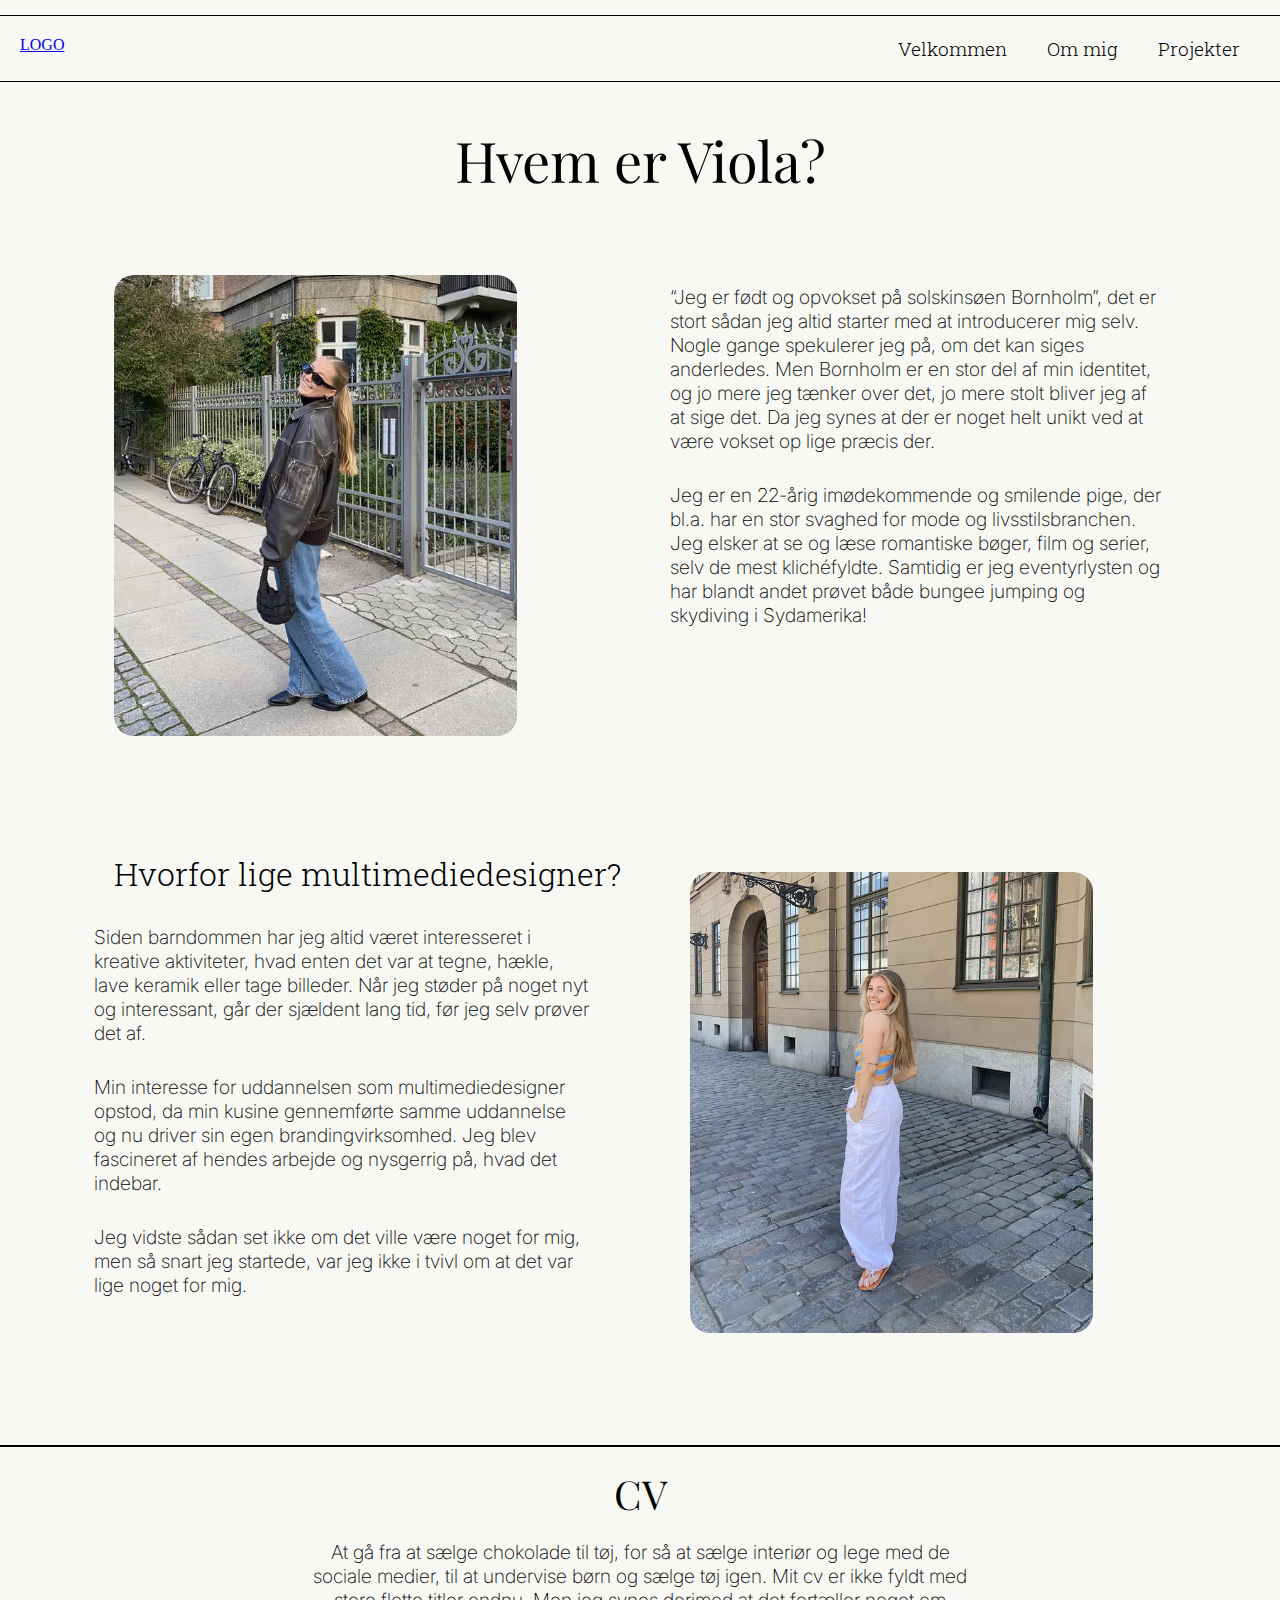
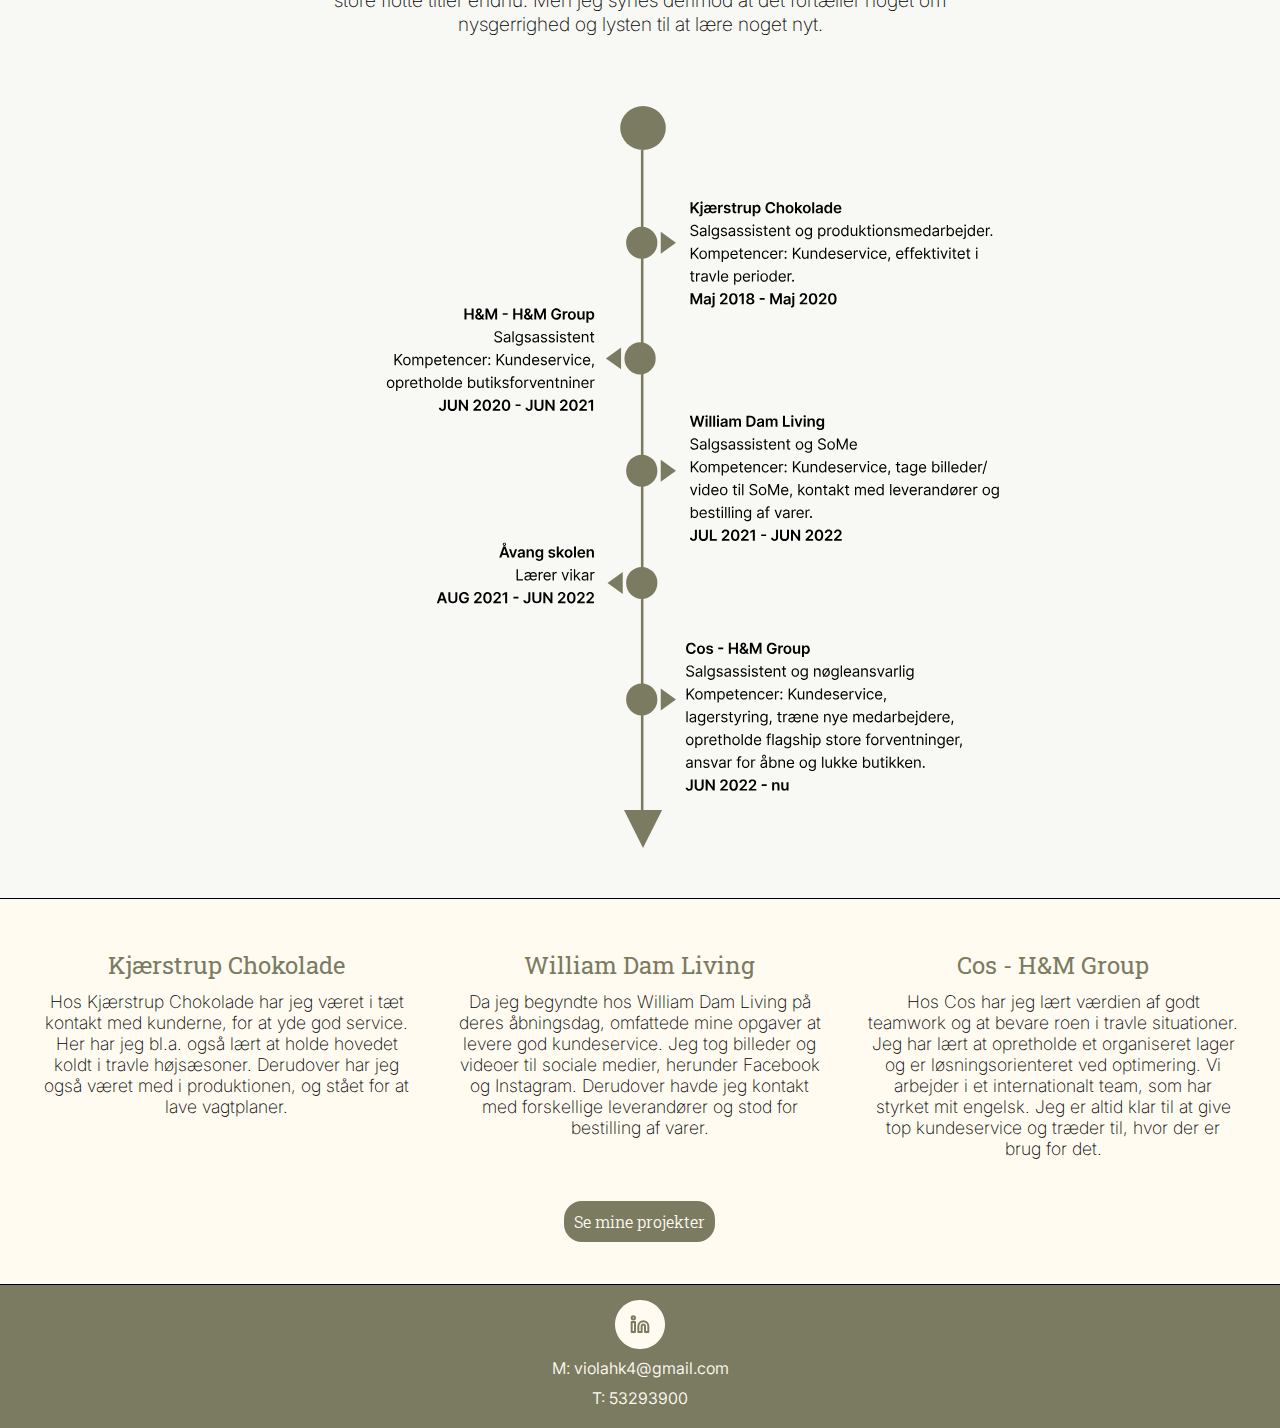
==== ommig.html @ c6810f46 "gentilføjet jobbeskrivelser på cv" ====
<!DOCTYPE html>
<html lang="en">
  <head>
    <meta charset="UTF-8" />
    <meta name="viewport" content="width=device-width, initial-scale=1.0" />
    <link rel="stylesheet" href="css/generel.css" />
    <link rel="stylesheet" href="css/ommig.css" />
    <link rel="preconnect" href="https://fonts.googleapis.com" />
    <link rel="preconnect" href="https://fonts.gstatic.com" crossorigin />
    <link href="https://fonts.googleapis.com/css2?family=Playfair+Display:ital,wght@0,400..900;1,400..900&display=swap" rel="stylesheet" />
    <link rel="preconnect" href="https://fonts.googleapis.com" />
    <link rel="preconnect" href="https://fonts.gstatic.com" crossorigin />
    <link href="https://fonts.googleapis.com/css2?family=Playfair+Display:ital,wght@0,400..900;1,400..900&family=Roboto+Slab:wght@100..900&display=swap" rel="stylesheet" />
    <link rel="preconnect" href="https://fonts.googleapis.com" />
    <link rel="preconnect" href="https://fonts.gstatic.com" crossorigin />
    <link href="https://fonts.googleapis.com/css2?family=Inter:ital,opsz,wght@0,14..32,100..900;1,14..32,100..900&family=Playfair+Display:ital,wght@0,400..900;1,400..900&family=Roboto+Slab:wght@100..900&display=swap" rel="stylesheet" />
    <link rel="preconnect" href="https://fonts.googleapis.com" />
    <link rel="preconnect" href="https://fonts.gstatic.com" crossorigin />
    <link href="https://fonts.googleapis.com/css2?family=Inter:ital,opsz,wght@0,14..32,100..900;1,14..32,100..900&family=Playfair+Display+SC:ital,wght@0,400;0,700;0,900;1,400;1,700;1,900&family=Playfair+Display:ital,wght@0,400..900;1,400..900&family=Roboto+Slab:wght@100..900&display=swap" rel="stylesheet" />
    <title>Forside</title>
  </head>
  <body>
    <header>
      <div class="logo">
        <a href="index.html">LOGO </a>
      </div>
      <nav>
        <ul class="menu">
          <li>
            <a href="index.html" class="button-link">Velkommen</a>
          </li>
          <li>
            <a href="ommig.html" class="button-link">Om mig</a>
          </li>
          <li>
            <a href="projekter.html" class="button-link">Projekter</a>
          </li>
        </ul>
        <div class="burger">
          <div class="line"></div>
          <div class="line"></div>
          <div class="line"></div>
        </div>
      </nav>
    </header>
    <main>
      <div class="ommig">
        <div class="overskrift">
          <h1>Hvem er Viola?</h1>
        </div>
        <div class="grid_1-1">
          <div>
            <p>“Jeg er født og opvokset på solskinsøen Bornholm”, det er stort sådan jeg altid starter med at introducerer mig selv. Nogle gange spekulerer jeg på, om det kan siges anderledes. Men Bornholm er en stor del af min identitet, og jo mere jeg tænker over det, jo mere stolt bliver jeg af at sige det. Da jeg synes at der er noget helt unikt ved at være vokset op lige præcis der.</p>
            <p>Jeg er en 22-årig imødekommende og smilende pige, der bl.a. har en stor svaghed for mode og livsstilsbranchen. Jeg elsker at se og læse romantiske bøger, film og serier, selv de mest klichéfyldte. Samtidig er jeg eventyrlysten og har blandt andet prøvet både bungee jumping og skydiving i Sydamerika!</p>
          </div>
          <div class="order">
            <img src="billeder.tmp/ommig1.webp" alt="img1" />
          </div>
        </div>
        <div class="grid_1-1">
          <div>
            <div class="overskrift2">
              <h2>Hvorfor lige multimediedesigner?</h2>
            </div>
            <p>Siden barndommen har jeg altid været interesseret i kreative aktiviteter, hvad enten det var at tegne, hækle, lave keramik eller tage billeder. Når jeg støder på noget nyt og interessant, går der sjældent lang tid, før jeg selv prøver det af.</p>
            <p>Min interesse for uddannelsen som multimediedesigner opstod, da min kusine gennemførte samme uddannelse og nu driver sin egen brandingvirksomhed. Jeg blev fascineret af hendes arbejde og nysgerrig på, hvad det indebar.</p>
            <p>Jeg vidste sådan set ikke om det ville være noget for mig, men så snart jeg startede, var jeg ikke i tvivl om at det var lige noget for mig.</p>
          </div>
          <img src="billeder.tmp/ommig2.webp" alt="img2" />
        </div>
      </div>
      <div class="horisontal_linje"></div>
      <div class="cv_intro">
        <h1>CV</h1>
        <p>At gå fra at sælge chokolade til tøj, for så at sælge interiør og lege med de sociale medier, til at undervise børn og sælge tøj igen. Mit cv er ikke fyldt med store flotte titler endnu. Men jeg synes derimod at det fortæller noget om nysgerrighed og lysten til at lære noget nyt.</p>
      </div>
      <div class="tidslinje">
        <img src="billeder.tmp/tidslinje.svg" alt="tidslinje" />
      </div>
      <div class="grid_1-1-1">
        <div class="oversigt">
          <h3>Kjærstrup Chokolade</h3>
          <p>Hos Kjærstrup Chokolade har jeg været i tæt kontakt med kunderne, for at yde god service. Her har jeg bl.a. også lært at holde hovedet koldt i travle højsæsoner. Derudover har jeg også været med i produktionen, og stået for at lave vagtplaner.</p>
        </div>

        <div class="oversigt">
          <h3>William Dam Living</h3>
          <p>Da jeg begyndte hos William Dam Living på deres åbningsdag, omfattede mine opgaver at levere god kundeservice. Jeg tog billeder og videoer til sociale medier, herunder Facebook og Instagram. Derudover havde jeg kontakt med forskellige leverandører og stod for bestilling af varer.</p>
        </div>

        <div class="oversigt">
          <h3>Cos - H&M Group</h3>
          <p>Hos Cos har jeg lært værdien af godt teamwork og at bevare roen i travle situationer. Jeg har lært at opretholde et organiseret lager og er løsningsorienteret ved optimering. Vi arbejder i et internationalt team, som har styrket mit engelsk. Jeg er altid klar til at give top kundeservice og træder til, hvor der er brug for det.</p>
        </div>
        <div class="mineprojekter"><a href="projekter.html" class="knap">Se mine projekter </a></div>
      </div>
      <footer>
        <a href="www.linkedin.com/in/viola-holm-knudsen-0602ba239"><img src="billeder.tmp/linkedin.svg" alt="linkedin" /></a>
        <p>M: violahk4@gmail.com</p>
        <p>T: 53293900</p>
      </footer>
    </main>
    <script src="menu.js"></script>
  </body>
</html>
---- css/generel.css ----
/*************** Reset *********************/
* {
  margin: 0px;
  padding: 0px;
  box-sizing: border-box;
}

/* main {
  margin: 20px;
} */

img {
  max-width: 100%;

  object-fit: cover;
}

/* baggrundsfarven på hele siden */
body {
  background-color: rgb(248, 248, 244);
}

h1 {
  font-family: Playfair Display;
  font-size: 2.5rem;
  font-weight: 200;
}

h2 {
  font-family: Roboto slab;
}

h3 {
  font-family: Roboto slab;
}

p {
  font-family: Inter;
  font-weight: 200;
}

/* Menu */
header {
  position: relative;
  border-top: 1px solid;
  border-bottom: 1px solid;
  margin-top: 15px;
  display: flex;
  justify-content: space-between; /* The space-between value displays the flex items with space between them: */
  /* align-items: center; */
  padding: 20px;
}

.menu {
  display: flex;
  list-style: none;
  /* margin: 0;
  padding: 0; */
}

nav {
  display: flex;
  align-items: center;
}

.button-link {
  text-decoration: none; /* Removes the underline */
  font-family: Roboto slab;
  font-size: 1.2rem;
  font-weight: 300; /* font tykkelse */
  color: black;
  padding: 20px;
}

.button-link:hover {
  font-family: Playfair Display SC;
}

/* Burgermenu */
.burger {
  width: 30px;
  height: 20px;
  cursor: pointer;
}

.burger .line {
  width: 100%;
  height: 1px;
  background-color: black;
  margin-bottom: 5px;
  transition: 0.2s linear;
}
.burger {
  display: none;
}

@media screen and (max-width: 800px) {
  .menu {
    display: none;
  }
  .burger {
    display: block;
  }
  .burger.active .line:nth-child(1) {
    transform: rotate(45deg) translate(5px, 5px);
    transition: 0.2s linear;
  }

  .burger.active .line:nth-child(2) {
    opacity: 0;
    transition: 0.15s linear;
    /* Stregen bliver usynlig, når der bliver trykket, da den danner et kryds, kun med line 1 og 2 */
  }

  .burger.active .line:nth-child(3) {
    transform: rotate(-45deg) translate(5px, -5px);
    transition: 0.2s linear;
  }

  nav.active .menu {
    display: block;
    background-color: #ffffff;
    position: absolute;
    top: 94px;
    left: 0;
    width: 100%;
    /* box-shadow: 0 10px 10px rgba(0, 0, 0, 0.1); */
    z-index: 4;
  }

  nav.active .menu li {
    margin: 10px 20px;
  }

  nav.active .menu a {
    font-size: 24px;
  }
}

footer {
  padding: 15px;
  background-color: rgb(123, 123, 97);
  text-align: center;
  color: rgb(255, 251, 241);
  p {
    font-weight: 350;
    padding: 5px;
  }
}
---- css/ommig.css ----
/*************** Reset *********************/
* {
  margin: 0px;
  padding: 0px;
  box-sizing: border-box;
}

img {
  border-radius: 20px;
}

.ommig {
  margin: 40px;
}

.overskrift {
  text-align: center;
}

.overskrift2 {
  h2 {
    font-weight: 300;
  }
}

.grid_1-1 {
  text-align: center;
  p {
    margin: 20px;
  }
  img {
    width: 80%;
    aspect-ratio: 356/407;
    margin: 20px;
  }
}

.cv_intro {
  text-align: center;
  margin: 20px;
}

.horisontal_linje {
  border: 0.5px solid;
  width: 100%;
}

.tidslinje_container {
  p {
    font-size: 1.2rem;
  }
}

/* Info om job, styling af fonte, placering og knap */
.grid_1-1-1 {
  text-align: center;
  background-color: rgb(255, 251, 241);
  padding: 20px;
  h3 {
    font-size: 1.5rem;
    margin: 10px;
    font-weight: 400;
    color: rgb(123, 123, 97);
  }
  border-top: 1px solid;
  border-bottom: 1px solid;
}

.knap {
  background-color: rgb(123, 123, 97);
  padding: 10px;
  border-radius: 20px;
  display: inline-block;
  margin: 20px;
  font-family: Roboto slab;
  font-weight: 350;
  color: rgb(255, 251, 241);
  border: 2px solid;
  text-decoration: none;
}

.knap:hover {
  background-color: rgb(255, 251, 241);
  color: rgb(123, 123, 97);
}

.tidslinje {
  display: flex;
  justify-content: center;
  img {
    max-width: 100%;
    aspect-ratio: 758/879;
    width: 90%;
    margin: 20px;
    margin-left: 17%;
  }
}

@media only screen and (min-width: 800px) {
  .ommig {
    margin-left: 5%;
    margin-right: 5%;
  }

  .mineprojekter {
    grid-column: 2;
  }
  .overskrift {
    display: flex;
    justify-content: center;
    margin-bottom: 5%;
    h1 {
      font-size: 3.5rem;
    }
  }

  .overskrift2 {
    h2 {
      margin-left: 50px;
      font-weight: 300;
      font-size: 2rem;
    }
  }

  .grid_1-1 {
    display: grid;
    grid-template-columns: 1fr 1fr;
    text-align: left;
    margin-bottom: 8%;

    p {
      width: 45ch;
      margin: 30px;
      font-size: 1.2rem;
    }
    img {
      width: 70%;
      aspect-ratio: 356/407;
      margin-left: 50px;
    }
  }

  .order {
    order: -1;
  }

  .cv_intro {
    text-align: center;
    p {
      margin: 20px auto; /* Auto margin for at centrere */
      max-width: 60ch;
      font-size: 1.2rem;
    }
  }

  .grid_1-1-1 {
    display: grid;
    grid-template-columns: 1fr 1fr 1fr;
    .oversigt {
      padding: 20px;
      p {
        font-size: 1.1rem;
      }
    }
  }

  .tidslinje {
    display: flex;
    justify-content: center;
    img {
      max-width: 100%;
      aspect-ratio: 758/879;
      width: 50%;
      margin: 50px;
      margin-left: 12%;
    }
  }
}
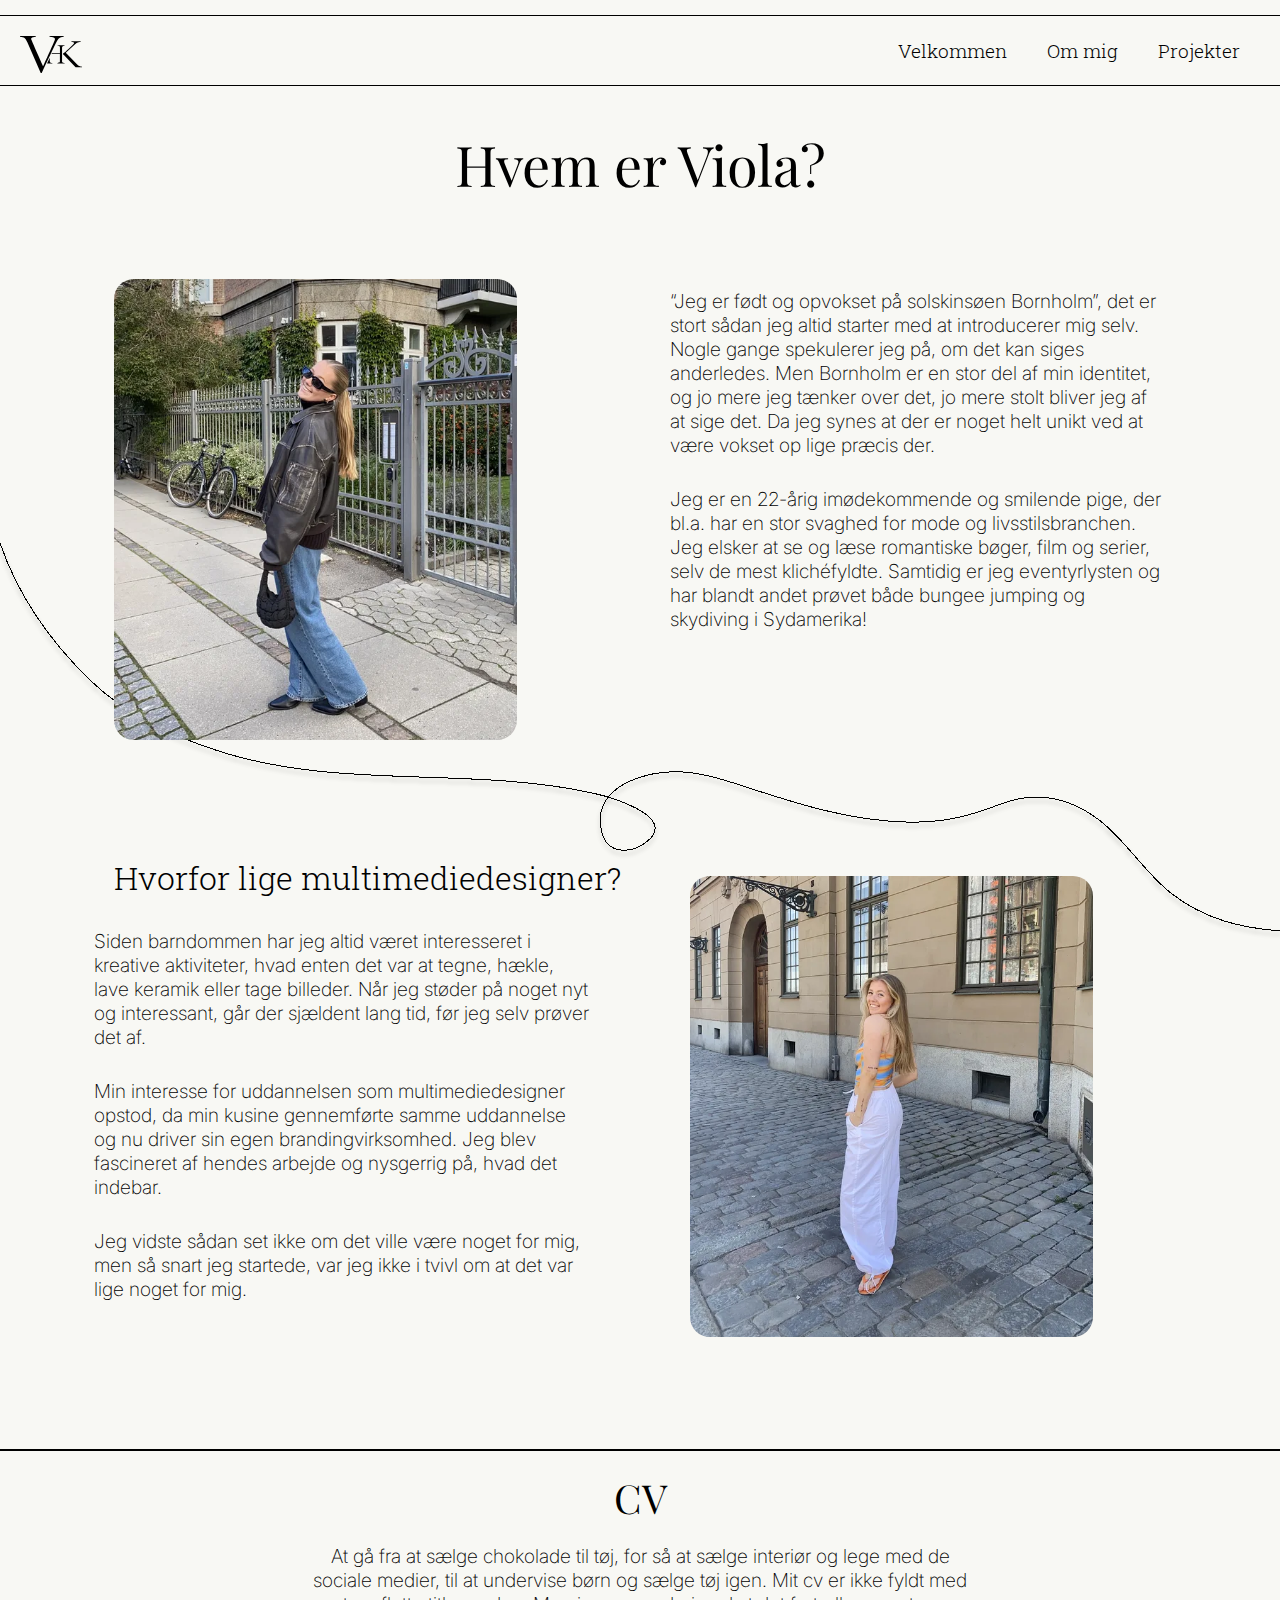
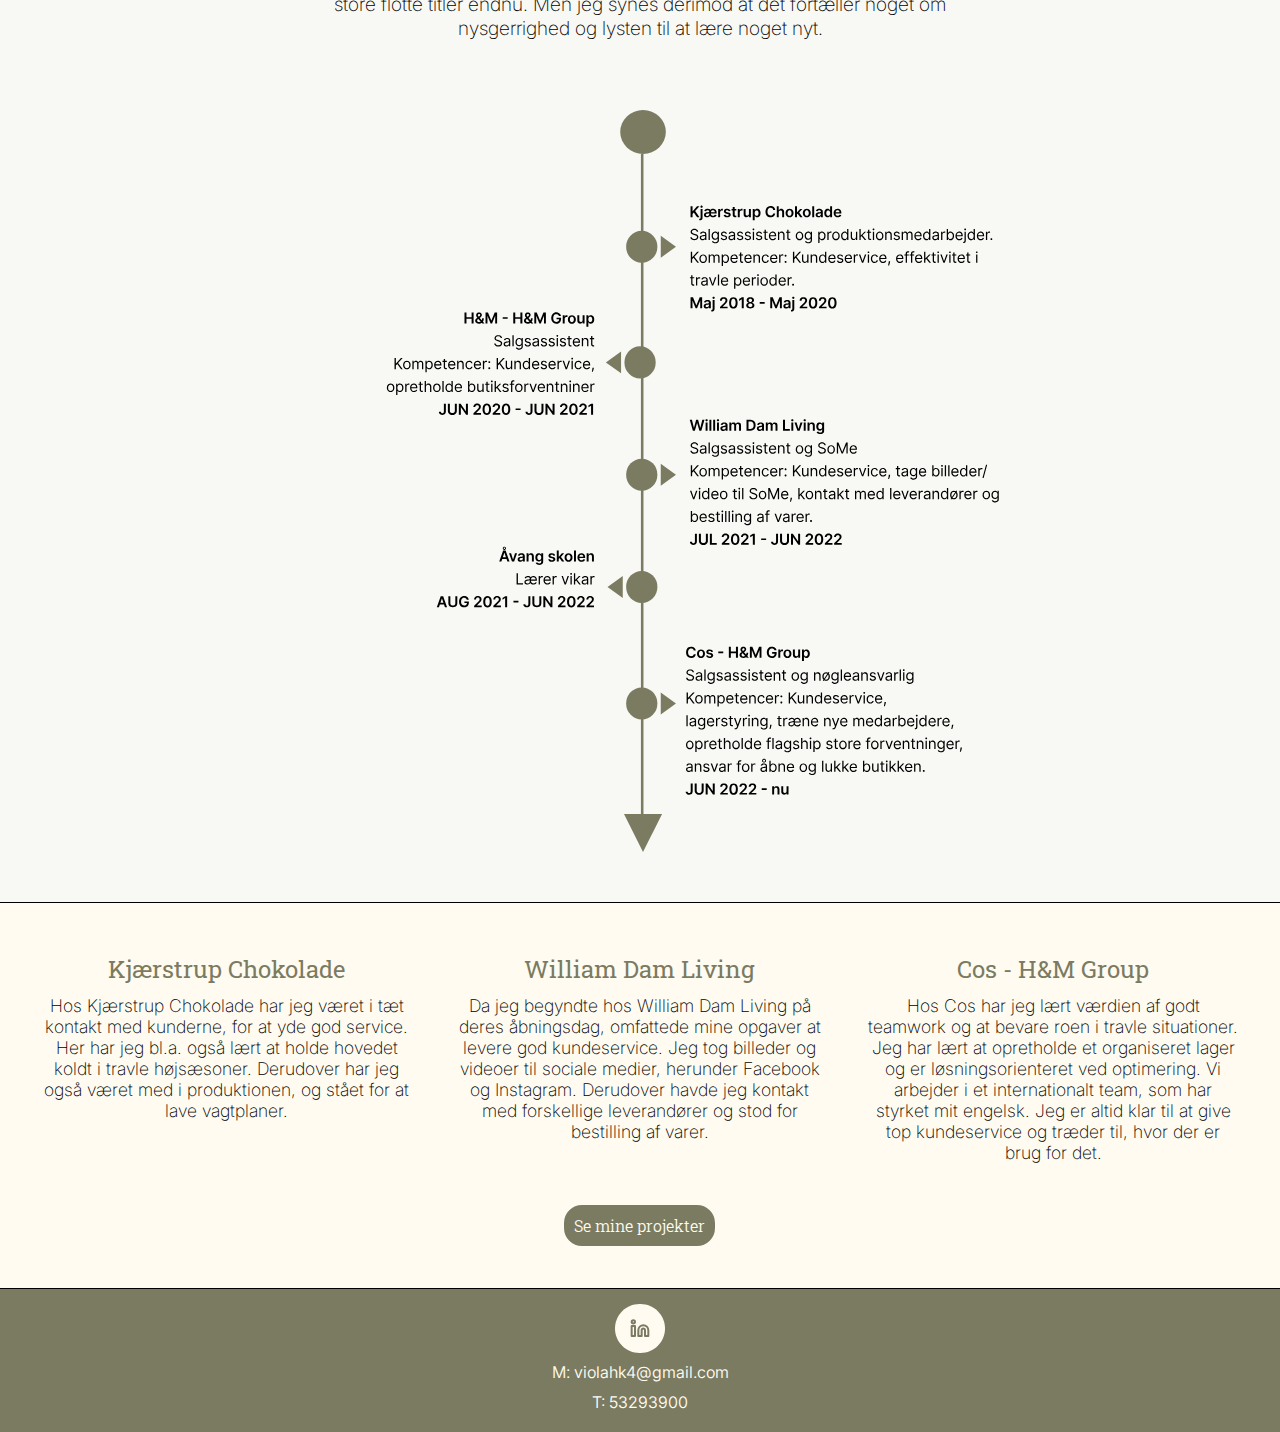
==== commit 1b97b183: "logo tilføjet til alle sider" ====
--- a/ommig.html
+++ b/ommig.html
@@ -17,12 +17,12 @@
     <link rel="preconnect" href="https://fonts.googleapis.com" />
     <link rel="preconnect" href="https://fonts.gstatic.com" crossorigin />
     <link href="https://fonts.googleapis.com/css2?family=Inter:ital,opsz,wght@0,14..32,100..900;1,14..32,100..900&family=Playfair+Display+SC:ital,wght@0,400;0,700;0,900;1,400;1,700;1,900&family=Playfair+Display:ital,wght@0,400..900;1,400..900&family=Roboto+Slab:wght@100..900&display=swap" rel="stylesheet" />
-    <title>Forside</title>
+    <title>Om mig & CV</title>
   </head>
   <body>
     <header>
       <div class="logo">
-        <a href="index.html">LOGO </a>
+        <a href="index.html"><img src="billeder.tmp/logo.svg" alt="logo" /> </a>
       </div>
       <nav>
         <ul class="menu">
@@ -44,29 +44,31 @@
       </nav>
     </header>
     <main>
-      <div class="ommig">
-        <div class="overskrift">
-          <h1>Hvem er Viola?</h1>
-        </div>
-        <div class="grid_1-1">
-          <div>
-            <p>“Jeg er født og opvokset på solskinsøen Bornholm”, det er stort sådan jeg altid starter med at introducerer mig selv. Nogle gange spekulerer jeg på, om det kan siges anderledes. Men Bornholm er en stor del af min identitet, og jo mere jeg tænker over det, jo mere stolt bliver jeg af at sige det. Da jeg synes at der er noget helt unikt ved at være vokset op lige præcis der.</p>
-            <p>Jeg er en 22-årig imødekommende og smilende pige, der bl.a. har en stor svaghed for mode og livsstilsbranchen. Jeg elsker at se og læse romantiske bøger, film og serier, selv de mest klichéfyldte. Samtidig er jeg eventyrlysten og har blandt andet prøvet både bungee jumping og skydiving i Sydamerika!</p>
+      <div class="background-image">
+        <div class="ommig">
+          <div class="overskrift">
+            <h1>Hvem er Viola?</h1>
           </div>
-          <div class="order">
-            <img src="billeder.tmp/ommig1.webp" alt="img1" />
+          <div class="grid_1-1">
+            <div>
+              <p>“Jeg er født og opvokset på solskinsøen Bornholm”, det er stort sådan jeg altid starter med at introducerer mig selv. Nogle gange spekulerer jeg på, om det kan siges anderledes. Men Bornholm er en stor del af min identitet, og jo mere jeg tænker over det, jo mere stolt bliver jeg af at sige det. Da jeg synes at der er noget helt unikt ved at være vokset op lige præcis der.</p>
+              <p>Jeg er en 22-årig imødekommende og smilende pige, der bl.a. har en stor svaghed for mode og livsstilsbranchen. Jeg elsker at se og læse romantiske bøger, film og serier, selv de mest klichéfyldte. Samtidig er jeg eventyrlysten og har blandt andet prøvet både bungee jumping og skydiving i Sydamerika!</p>
+            </div>
+            <div class="order">
+              <img src="billeder.tmp/ommig1.webp" alt="img1" />
+            </div>
           </div>
-        </div>
-        <div class="grid_1-1">
-          <div>
-            <div class="overskrift2">
-              <h2>Hvorfor lige multimediedesigner?</h2>
+          <div class="grid_1-1">
+            <div>
+              <div class="overskrift2">
+                <h2>Hvorfor lige multimediedesigner?</h2>
+              </div>
+              <p>Siden barndommen har jeg altid været interesseret i kreative aktiviteter, hvad enten det var at tegne, hækle, lave keramik eller tage billeder. Når jeg støder på noget nyt og interessant, går der sjældent lang tid, før jeg selv prøver det af.</p>
+              <p>Min interesse for uddannelsen som multimediedesigner opstod, da min kusine gennemførte samme uddannelse og nu driver sin egen brandingvirksomhed. Jeg blev fascineret af hendes arbejde og nysgerrig på, hvad det indebar.</p>
+              <p>Jeg vidste sådan set ikke om det ville være noget for mig, men så snart jeg startede, var jeg ikke i tvivl om at det var lige noget for mig.</p>
             </div>
-            <p>Siden barndommen har jeg altid været interesseret i kreative aktiviteter, hvad enten det var at tegne, hækle, lave keramik eller tage billeder. Når jeg støder på noget nyt og interessant, går der sjældent lang tid, før jeg selv prøver det af.</p>
-            <p>Min interesse for uddannelsen som multimediedesigner opstod, da min kusine gennemførte samme uddannelse og nu driver sin egen brandingvirksomhed. Jeg blev fascineret af hendes arbejde og nysgerrig på, hvad det indebar.</p>
-            <p>Jeg vidste sådan set ikke om det ville være noget for mig, men så snart jeg startede, var jeg ikke i tvivl om at det var lige noget for mig.</p>
+            <img src="billeder.tmp/ommig2.webp" alt="img2" />
           </div>
-          <img src="billeder.tmp/ommig2.webp" alt="img2" />
         </div>
       </div>
       <div class="horisontal_linje"></div>
--- a/css/generel.css
+++ b/css/generel.css
@@ -11,7 +11,6 @@
 
 img {
   max-width: 100%;
-
   object-fit: cover;
 }
 
@@ -37,6 +36,14 @@
 p {
   font-family: Inter;
   font-weight: 200;
+}
+
+.logo {
+  width: 5%;
+  margin-bottom: -1%;
+  img {
+    border-radius: none;
+  }
 }
 
 /* Menu */
@@ -95,6 +102,14 @@
 }
 
 @media screen and (max-width: 800px) {
+  .logo {
+    width: 12%;
+    margin-bottom: -1%;
+    img {
+      border-radius: none;
+    }
+  }
+
   .menu {
     display: none;
   }
--- a/css/ommig.css
+++ b/css/ommig.css
@@ -3,10 +3,6 @@
   margin: 0px;
   padding: 0px;
   box-sizing: border-box;
-}
-
-img {
-  border-radius: 20px;
 }
 
 .ommig {
@@ -32,6 +28,7 @@
     width: 80%;
     aspect-ratio: 356/407;
     margin: 20px;
+    border-radius: 20px;
   }
 }
 
@@ -97,6 +94,12 @@
 }
 
 @media only screen and (min-width: 800px) {
+  .background-image {
+    background-image: url(/billeder.tmp/krussedulle.svg);
+    background-repeat: no-repeat;
+    background-position: center;
+  }
+
   .ommig {
     margin-left: 5%;
     margin-right: 5%;
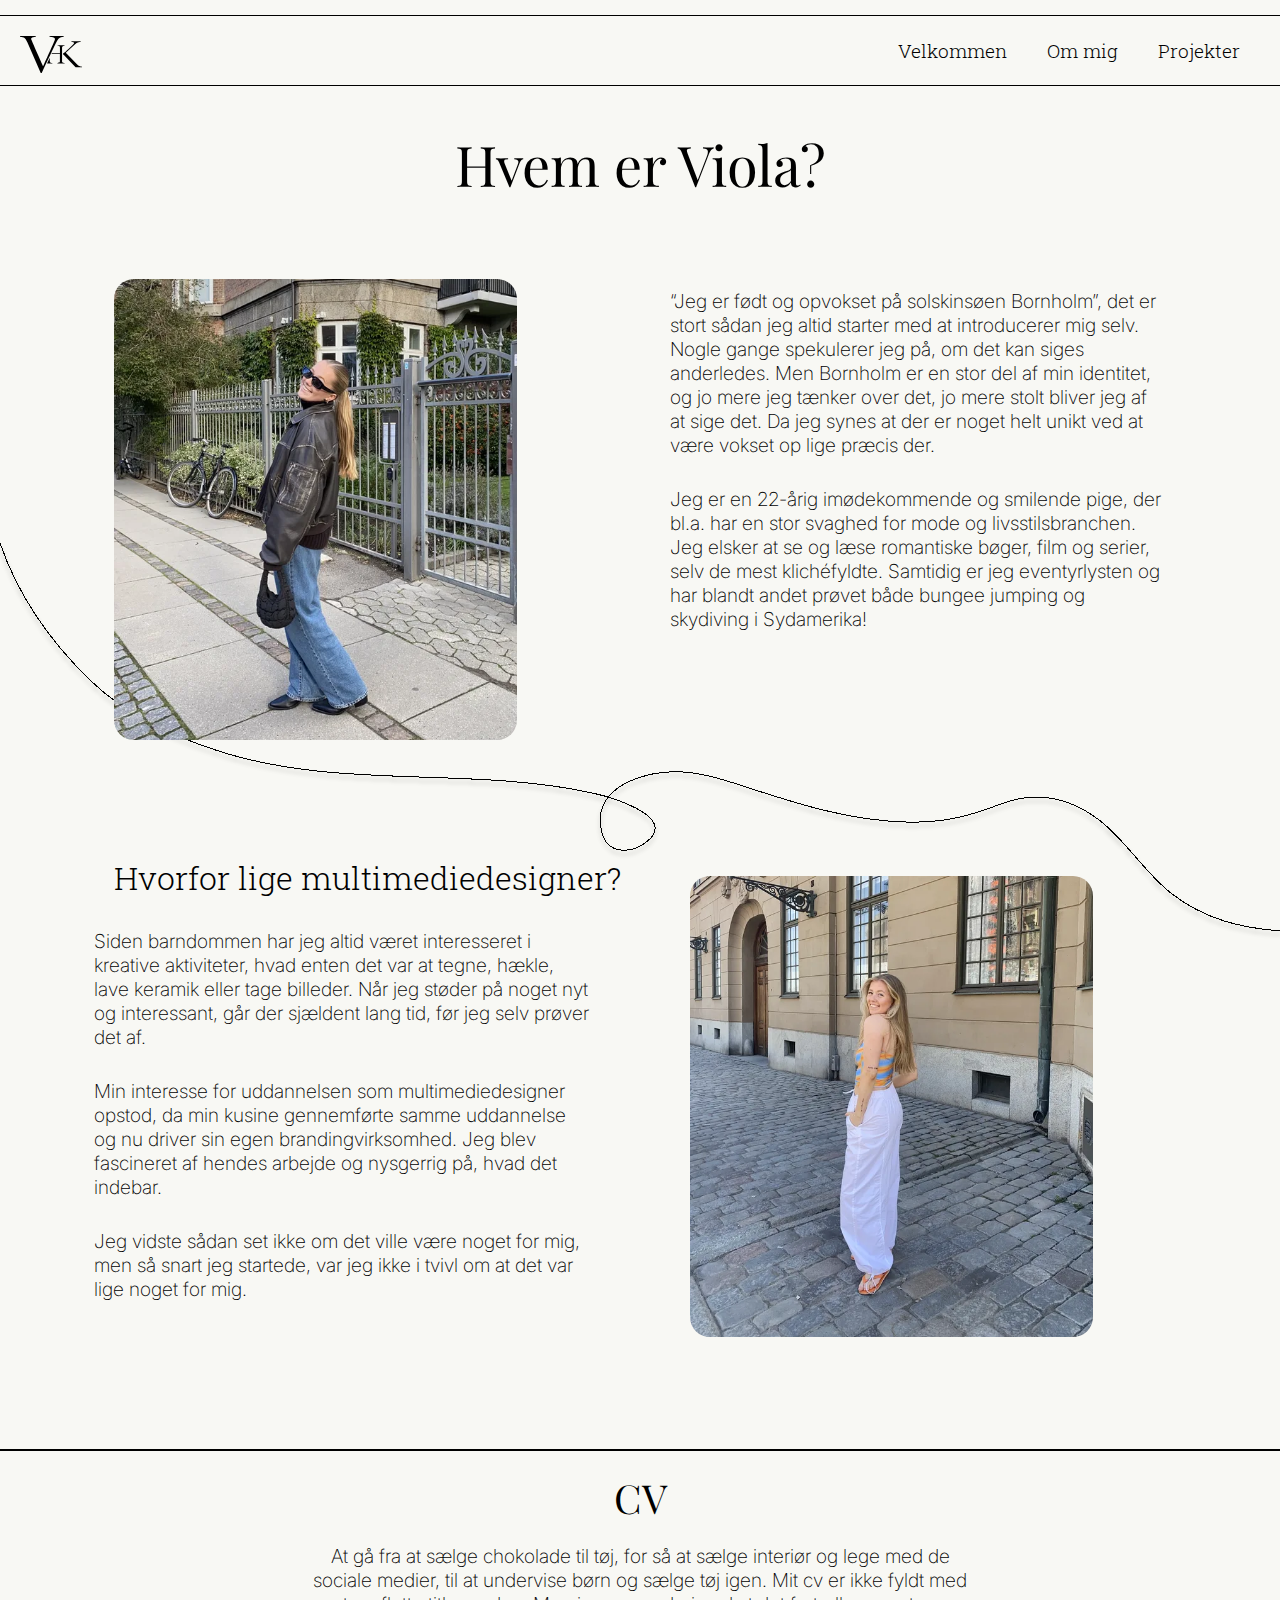
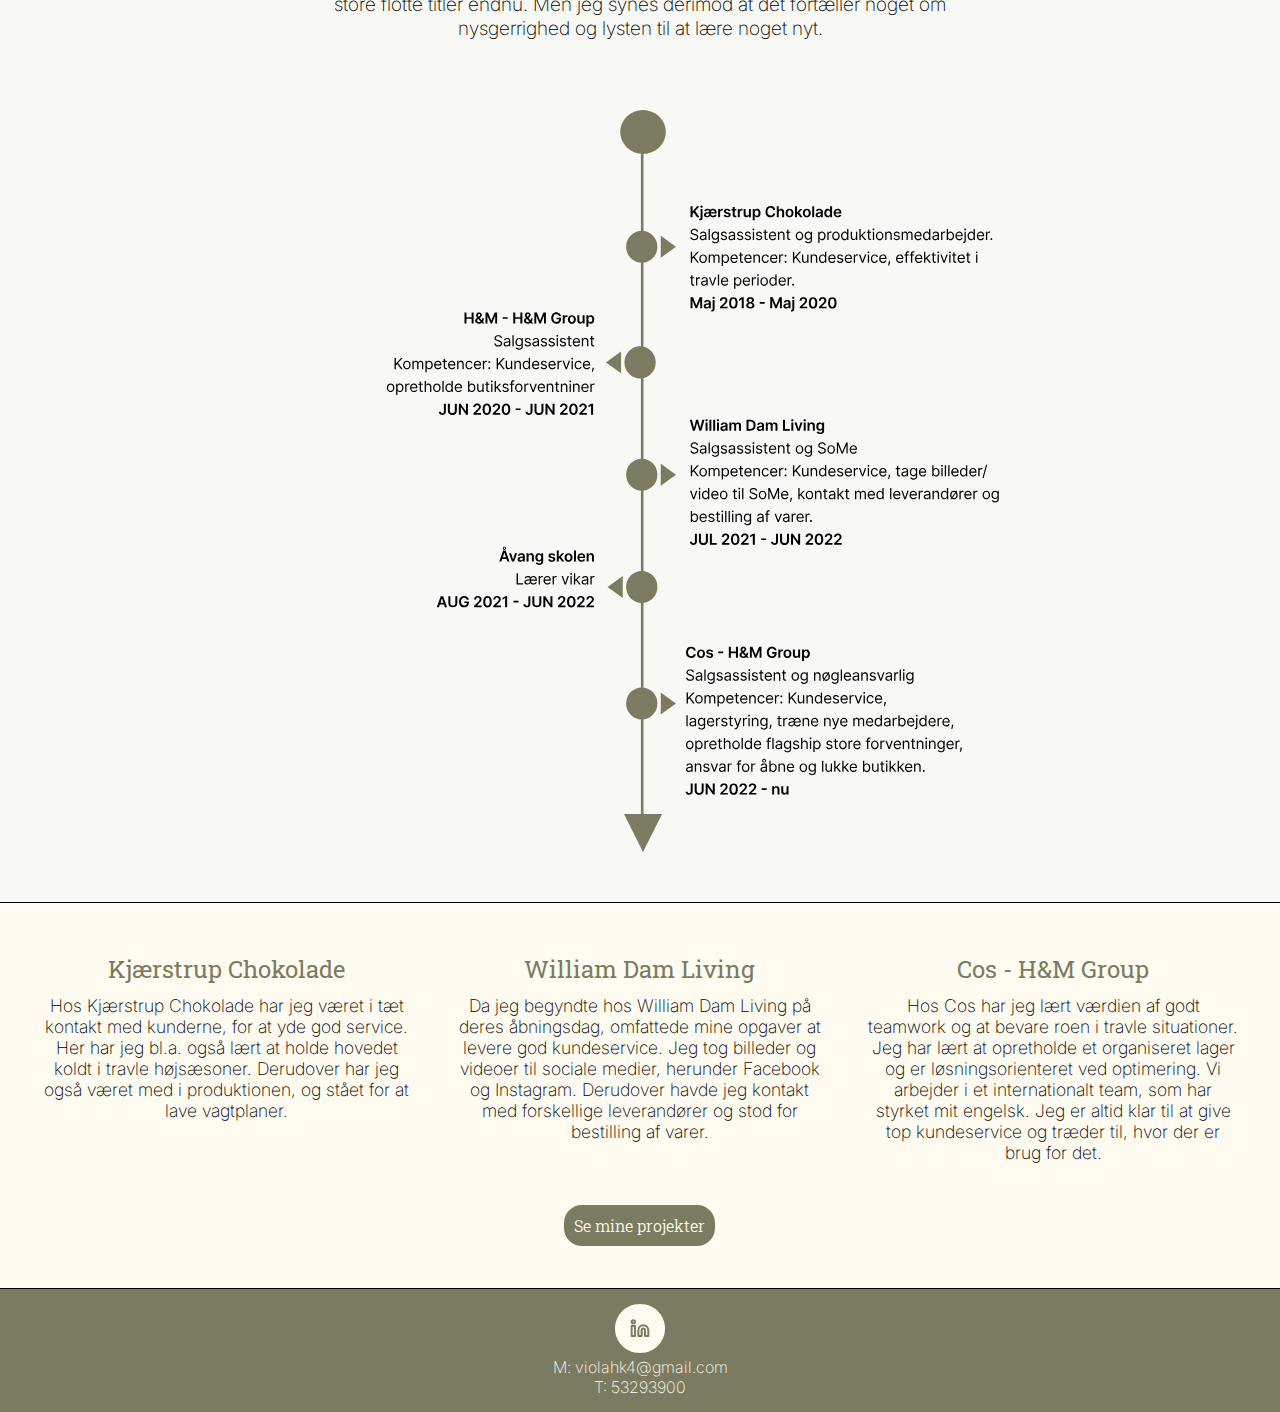
==== commit d748e83d: "valideret sider + ændret sprog til da + ændres fra scss til css" ====
--- a/ommig.html
+++ b/ommig.html
@@ -1,5 +1,5 @@
 <!DOCTYPE html>
-<html lang="en">
+<html lang="da">
   <head>
     <meta charset="UTF-8" />
     <meta name="viewport" content="width=device-width, initial-scale=1.0" />
@@ -17,6 +17,7 @@
     <link rel="preconnect" href="https://fonts.googleapis.com" />
     <link rel="preconnect" href="https://fonts.gstatic.com" crossorigin />
     <link href="https://fonts.googleapis.com/css2?family=Inter:ital,opsz,wght@0,14..32,100..900;1,14..32,100..900&family=Playfair+Display+SC:ital,wght@0,400;0,700;0,900;1,400;1,700;1,900&family=Playfair+Display:ital,wght@0,400..900;1,400..900&family=Roboto+Slab:wght@100..900&display=swap" rel="stylesheet" />
+    <link rel="icon" type="image/x-icon" href="billeder.tmp/logo.svg" />
     <title>Om mig & CV</title>
   </head>
   <body>
@@ -73,7 +74,7 @@
       </div>
       <div class="horisontal_linje"></div>
       <div class="cv_intro">
-        <h1>CV</h1>
+        <h1 id="cv_link">CV</h1>
         <p>At gå fra at sælge chokolade til tøj, for så at sælge interiør og lege med de sociale medier, til at undervise børn og sælge tøj igen. Mit cv er ikke fyldt med store flotte titler endnu. Men jeg synes derimod at det fortæller noget om nysgerrighed og lysten til at lære noget nyt.</p>
       </div>
       <div class="tidslinje">
--- a/css/generel.css
+++ b/css/generel.css
@@ -41,9 +41,6 @@
 .logo {
   width: 5%;
   margin-bottom: -1%;
-  img {
-    border-radius: none;
-  }
 }
 
 /* Menu */
@@ -105,9 +102,6 @@
   .logo {
     width: 12%;
     margin-bottom: -1%;
-    img {
-      border-radius: none;
-    }
   }
 
   .menu {
@@ -157,8 +151,4 @@
   background-color: rgb(123, 123, 97);
   text-align: center;
   color: rgb(255, 251, 241);
-  p {
-    font-weight: 350;
-    padding: 5px;
-  }
 }
--- a/css/ommig.css
+++ b/css/ommig.css
@@ -13,23 +13,23 @@
   text-align: center;
 }
 
-.overskrift2 {
-  h2 {
-    font-weight: 300;
-  }
+.overskrift2 h2 {
+  font-weight: 300;
 }
 
 .grid_1-1 {
   text-align: center;
-  p {
-    margin: 20px;
-  }
-  img {
-    width: 80%;
-    aspect-ratio: 356/407;
-    margin: 20px;
-    border-radius: 20px;
-  }
+}
+
+.grid_1-1 p {
+  margin: 20px;
+}
+
+.grid_1-1 img {
+  width: 80%;
+  aspect-ratio: 0.8746928747;
+  margin: 20px;
+  border-radius: 20px;
 }
 
 .cv_intro {
@@ -42,55 +42,55 @@
   width: 100%;
 }
 
-.tidslinje_container {
-  p {
-    font-size: 1.2rem;
-  }
+.tidslinje_container p {
+  font-size: 1.2rem;
 }
 
 /* Info om job, styling af fonte, placering og knap */
 .grid_1-1-1 {
   text-align: center;
-  background-color: rgb(255, 251, 241);
+  background-color: #fffbf1;
   padding: 20px;
-  h3 {
-    font-size: 1.5rem;
-    margin: 10px;
-    font-weight: 400;
-    color: rgb(123, 123, 97);
-  }
   border-top: 1px solid;
   border-bottom: 1px solid;
 }
 
+.grid_1-1-1 h3 {
+  font-size: 1.5rem;
+  margin: 10px;
+  font-weight: 400;
+  color: #7b7b61;
+}
+
 .knap {
-  background-color: rgb(123, 123, 97);
+  background-color: #7b7b61;
   padding: 10px;
   border-radius: 20px;
   display: inline-block;
   margin: 20px;
   font-family: Roboto slab;
   font-weight: 350;
-  color: rgb(255, 251, 241);
+  color: #fffbf1;
   border: 2px solid;
   text-decoration: none;
 }
 
 .knap:hover {
-  background-color: rgb(255, 251, 241);
-  color: rgb(123, 123, 97);
+  background-color: #fffbf1;
+  color: #7b7b61;
 }
 
 .tidslinje {
   display: flex;
   justify-content: center;
-  img {
-    max-width: 100%;
-    aspect-ratio: 758/879;
-    width: 90%;
-    margin: 20px;
-    margin-left: 17%;
-  }
+}
+
+.tidslinje img {
+  max-width: 100%;
+  aspect-ratio: 758/879;
+  width: 90%;
+  margin: 20px;
+  margin-left: 17%;
 }
 
 @media only screen and (min-width: 800px) {
@@ -108,21 +108,21 @@
   .mineprojekter {
     grid-column: 2;
   }
+
   .overskrift {
     display: flex;
     justify-content: center;
     margin-bottom: 5%;
-    h1 {
-      font-size: 3.5rem;
-    }
   }
 
-  .overskrift2 {
-    h2 {
-      margin-left: 50px;
-      font-weight: 300;
-      font-size: 2rem;
-    }
+  .overskrift h1 {
+    font-size: 3.5rem;
+  }
+
+  .overskrift2 h2 {
+    margin-left: 50px;
+    font-weight: 300;
+    font-size: 2rem;
   }
 
   .grid_1-1 {
@@ -130,17 +130,18 @@
     grid-template-columns: 1fr 1fr;
     text-align: left;
     margin-bottom: 8%;
+  }
 
-    p {
-      width: 45ch;
-      margin: 30px;
-      font-size: 1.2rem;
-    }
-    img {
-      width: 70%;
-      aspect-ratio: 356/407;
-      margin-left: 50px;
-    }
+  .grid_1-1 p {
+    width: 45ch;
+    margin: 30px;
+    font-size: 1.2rem;
+  }
+
+  .grid_1-1 img {
+    width: 70%;
+    aspect-ratio: 0.8746928747;
+    margin-left: 50px;
   }
 
   .order {
@@ -149,33 +150,38 @@
 
   .cv_intro {
     text-align: center;
-    p {
-      margin: 20px auto; /* Auto margin for at centrere */
-      max-width: 60ch;
-      font-size: 1.2rem;
-    }
+  }
+
+  .cv_intro p {
+    margin: 20px auto;
+    /* Auto margin for at centrere */
+    max-width: 60ch;
+    font-size: 1.2rem;
   }
 
   .grid_1-1-1 {
     display: grid;
     grid-template-columns: 1fr 1fr 1fr;
-    .oversigt {
-      padding: 20px;
-      p {
-        font-size: 1.1rem;
-      }
-    }
+  }
+
+  .grid_1-1-1 .oversigt {
+    padding: 20px;
+  }
+
+  .grid_1-1-1 .oversigt p {
+    font-size: 1.1rem;
   }
 
   .tidslinje {
     display: flex;
     justify-content: center;
-    img {
-      max-width: 100%;
-      aspect-ratio: 758/879;
-      width: 50%;
-      margin: 50px;
-      margin-left: 12%;
-    }
+  }
+
+  .tidslinje img {
+    max-width: 100%;
+    aspect-ratio: 0.8623435722;
+    width: 50%;
+    margin: 50px;
+    margin-left: 12%;
   }
 }
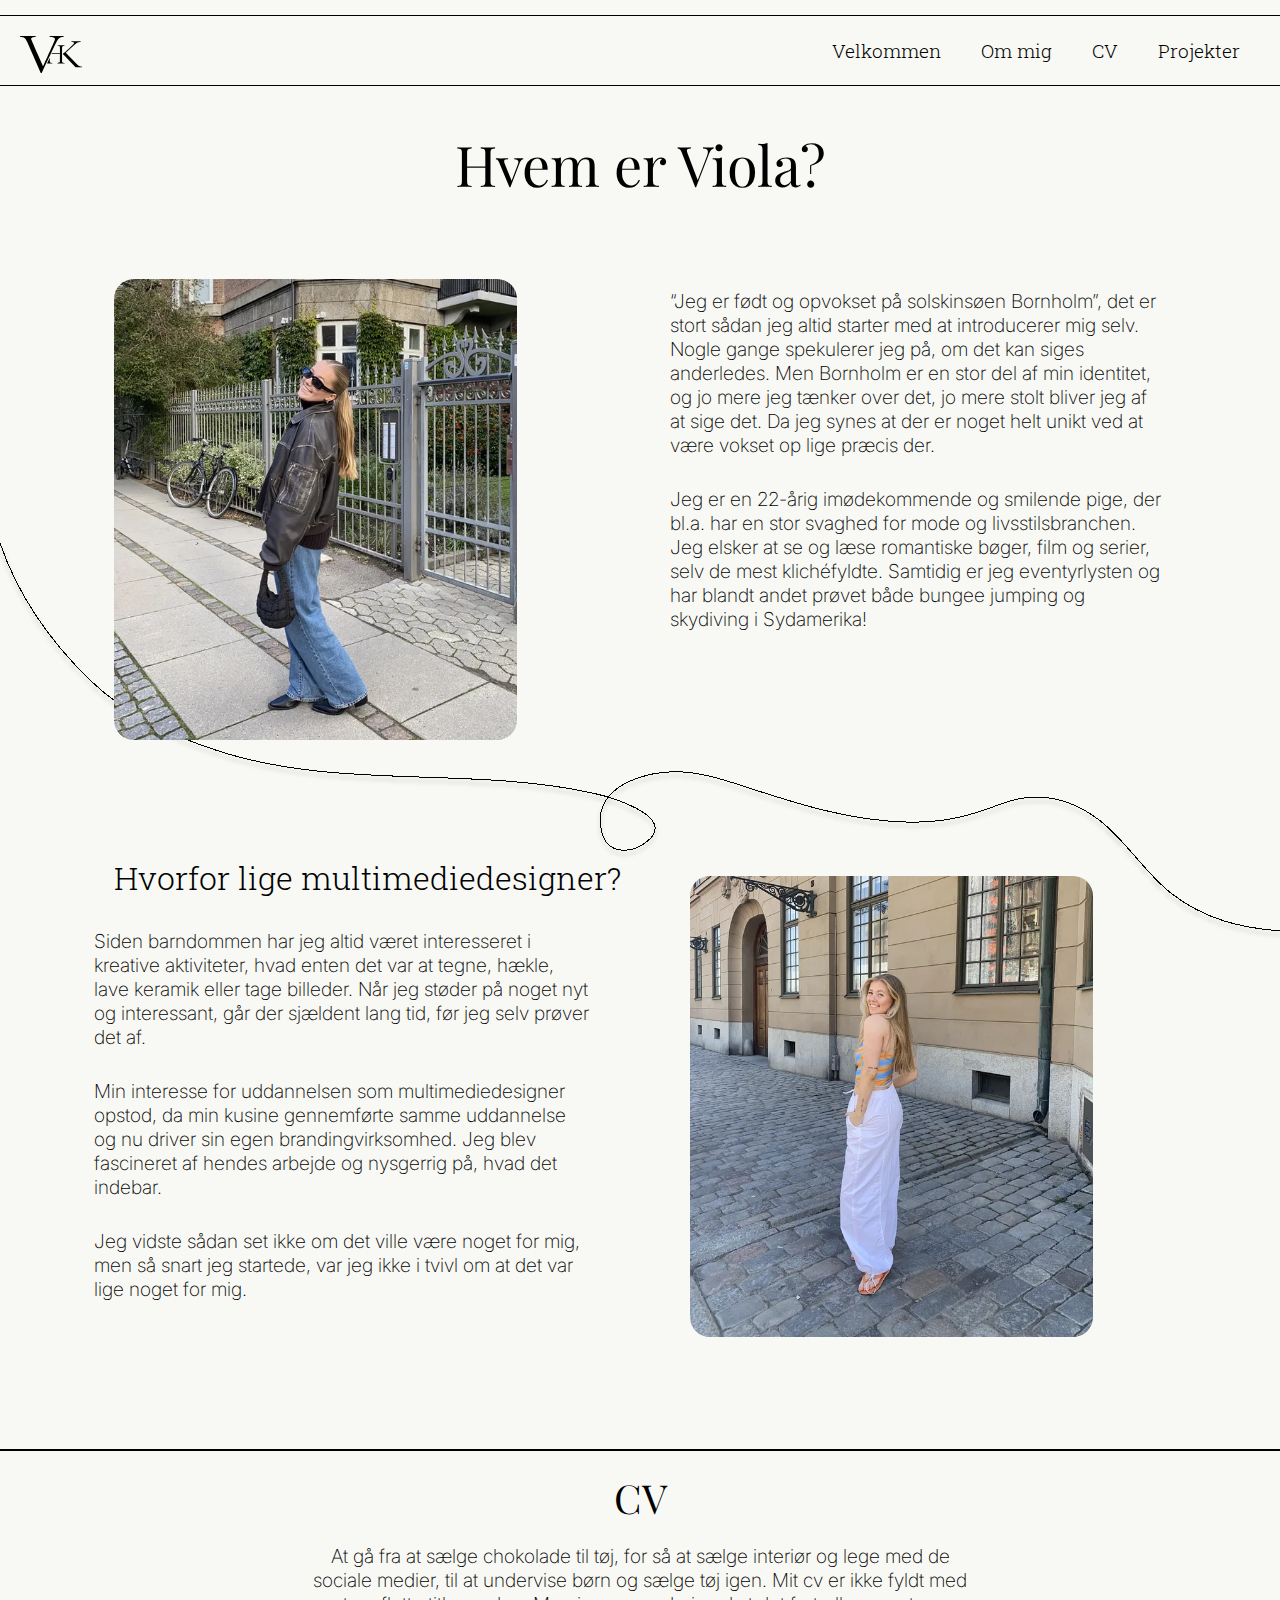
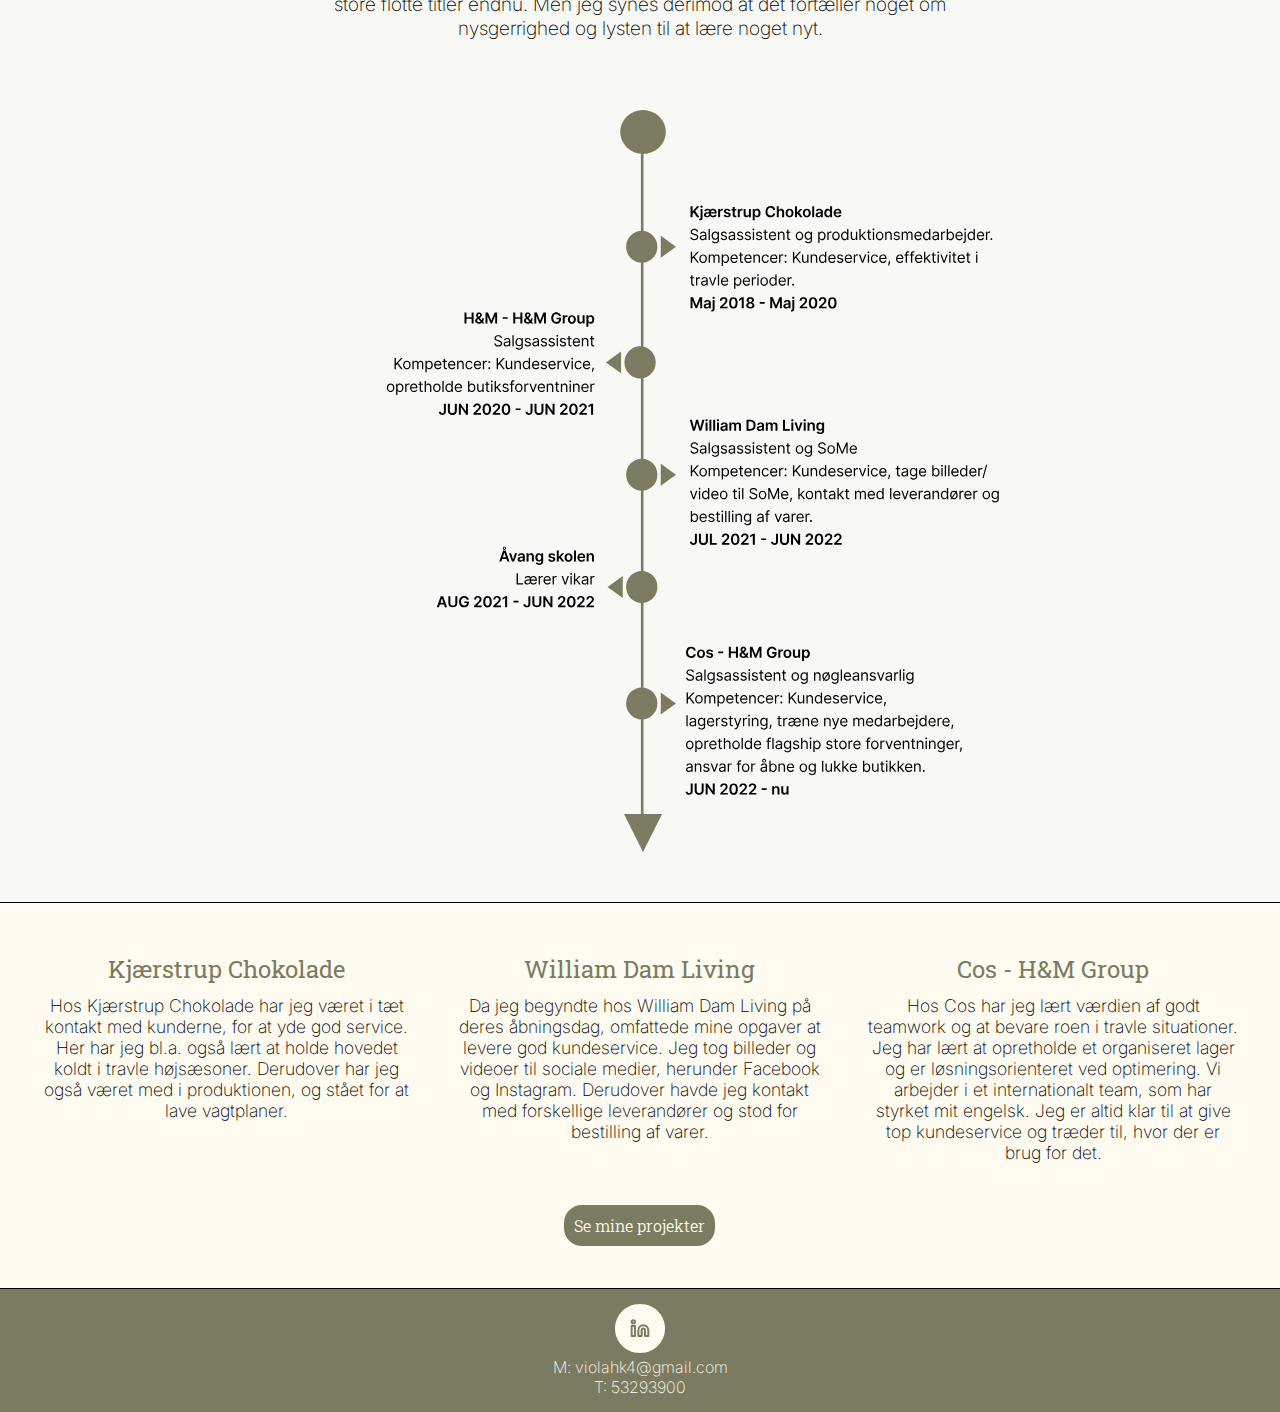
==== commit c5118bed: "cv menupunkt tilføjet" ====
--- a/ommig.html
+++ b/ommig.html
@@ -32,6 +32,9 @@
           </li>
           <li>
             <a href="ommig.html" class="button-link">Om mig</a>
+          </li>
+          <li>
+            <a href="ommig.html#cv_link" class="button-link">CV</a>
           </li>
           <li>
             <a href="projekter.html" class="button-link">Projekter</a>
